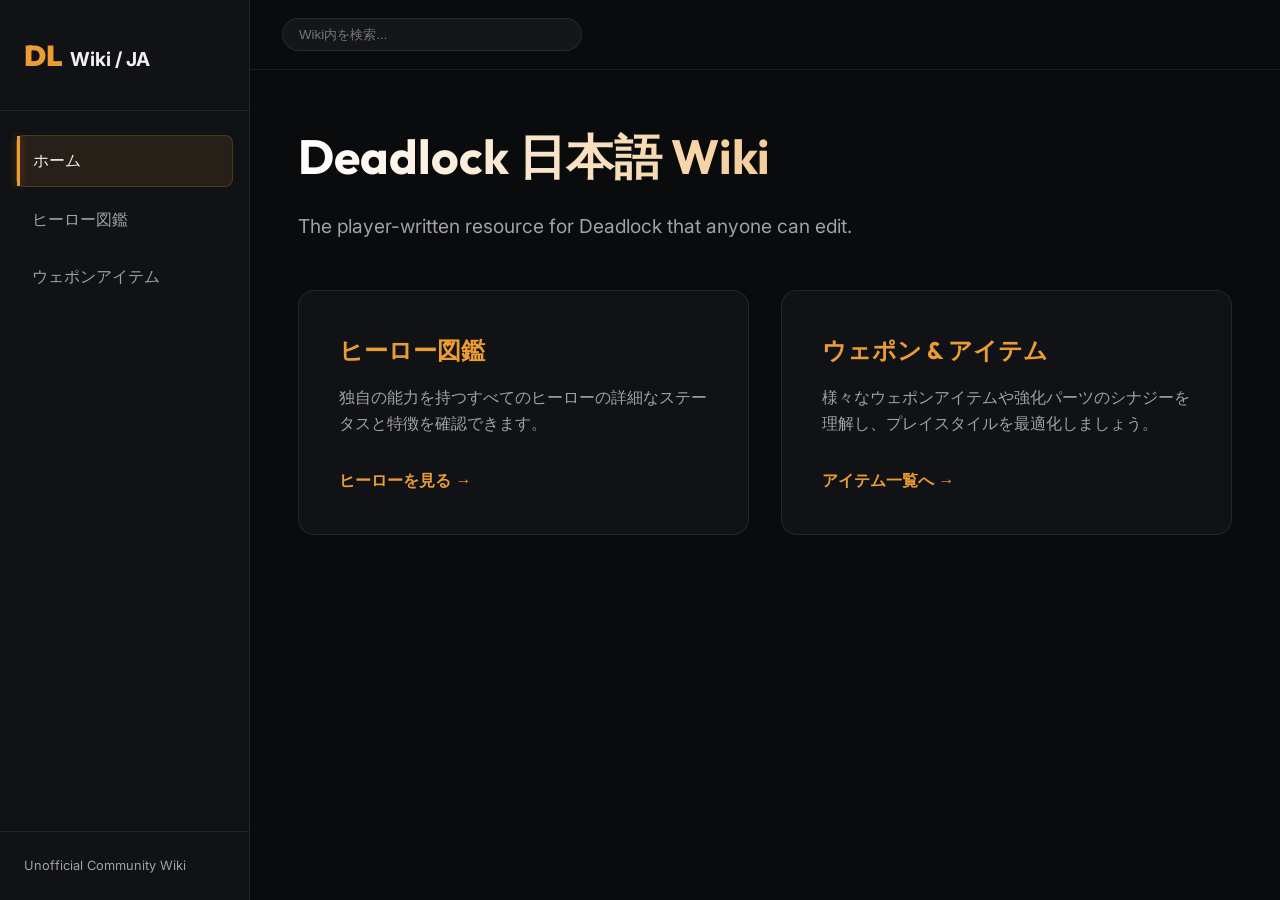
==== index.html @ fd6382e3 "Add files via upload" ====
<!DOCTYPE html>
<html lang="ja">
<head>
  <meta charset="UTF-8">
  <meta name="viewport" content="width=device-width, initial-scale=1.0">
  <title>Deadlock 日本語 Wiki</title>
  <link rel="stylesheet" href="style.css">
  <link href="https://fonts.googleapis.com/css2?family=Inter:wght@300;400;500;600;700&family=Outfit:wght@400;700;900&display=swap" rel="stylesheet">
</head>
<body>

  <div class="app-container">
    <!-- サイドバー -->
    <aside class="sidebar">
      <div class="sidebar-header">
        <span class="logo-text">DL</span>
        <span class="logo-sub">Wiki / JA</span>
      </div>
      <nav class="nav-links">
        <a href="#" class="nav-item active" data-target="home">ホーム</a>
        <a href="#" class="nav-item" data-target="heroes">ヒーロー図鑑</a>
        <a href="#" class="nav-item" data-target="items">ウェポンアイテム</a>
      </nav>
      <div class="sidebar-footer">
        Unofficial Community Wiki
      </div>
    </aside>

    <!-- メインコンテンツ -->
    <main class="main-content">
      <header class="topbar">
        <div class="topbar-search">
          <input type="text" placeholder="Wiki内を検索...">
        </div>
      </header>

      <div class="page-container">
        
        <!-- ホーム画面 -->
        <section id="home" class="view-section active animate-fade-in">
          <h1 class="gradient-text">Deadlock 日本語 Wiki</h1>
          <p class="subtitle">The player-written resource for Deadlock that anyone can edit.</p>
          
          <div class="home-cards">
            <div class="glass-card">
              <h3>ヒーロー図鑑</h3>
              <p>独自の能力を持つすべてのヒーローの詳細なステータスと特徴を確認できます。</p>
              <button class="nav-button" data-target="heroes">ヒーローを見る →</button>
            </div>
            <div class="glass-card">
              <h3>ウェポン & アイテム</h3>
              <p>様々なウェポンアイテムや強化パーツのシナジーを理解し、プレイスタイルを最適化しましょう。</p>
              <button class="nav-button" data-target="items">アイテム一覧へ →</button>
            </div>
          </div>
        </section>

        <!-- ヒーロー画面 -->
        <section id="heroes" class="view-section animate-fade-in" style="display: none;">
          <h2>ヒーロー一覧</h2>
          <div id="heroes-container"></div>
        </section>

        <!-- アイテム画面 -->
        <section id="items" class="view-section animate-fade-in" style="display: none;">
          <h2>ウェポンアイテム & 強化パーツ</h2>
          
          <h3 style="margin-top: 2rem; color: #d97706; font-size: 1.4rem;">Weapon (ウェポン)</h3>
          <div id="items-weapon-container"></div>

          <h3 style="margin-top: 3rem; color: #84cc16; font-size: 1.4rem;">Vitality (バイタリティ)</h3>
          <div id="items-vitality-container"></div>

          <h3 style="margin-top: 3rem; color: #a855f7; font-size: 1.4rem;">Spirit (スピリット)</h3>
          <div id="items-spirit-container"></div>
        </section>

      </div>
    </main>
  </div>

  <!-- 詳細モーダル -->
  <div class="modal-overlay" id="detail-modal">
    <div class="modal-content glass-card" style="padding: 2rem;">
      <button class="modal-close" id="modal-close">&times;</button>
      <div class="modal-header">
        <div class="modal-icon" id="modal-icon"></div>
        <div class="modal-title-area">
          <h3 id="modal-title">Name</h3>
          <p id="modal-sub">Subname</p>
        </div>
        <div class="modal-price" id="modal-price">
          <span class="price-icon" style="color: #fbbf24; font-size: 1.2rem;">◎</span> 
          <span id="modal-price-val">500</span>
        </div>
      </div>
      <div class="modal-body">
        <div class="modal-section">
          <h4>ステータス・効果</h4>
          <ul id="modal-effects"></ul>
        </div>
        <div class="modal-section" style="margin-top: 1.5rem;">
          <h4>説明・詳細</h4>
          <p id="modal-desc" style="color: var(--text-main); font-size: 0.95rem; white-space: pre-wrap;"></p>
        </div>
      </div>
    </div>
  </div>

  <script src="data.js"></script>
  <script src="script.js"></script>
</body>
</html>
---- style.css ----
:root {
  --bg-base: #0a0b0d;
  --bg-surface: #14161a;
  --bg-surface-hover: #1e2126;
  --text-main: #f0f0f5;
  --text-muted: #a1a1aa;
  --accent-primary: #eb9c34;
  --accent-hover: #faad46;
  --accent-glow: rgba(235, 156, 52, 0.4);
  --border-subtle: rgba(255, 255, 255, 0.08);
  --glass-bg: rgba(20, 22, 26, 0.7);
  --layout-sidebar-width: 250px;
}

* { margin: 0; padding: 0; box-sizing: border-box; }

body {
  font-family: 'Inter', sans-serif;
  background-color: var(--bg-base);
  color: var(--text-main);
  line-height: 1.6;
  -webkit-font-smoothing: antialiased;
}

h1, h2, h3 { font-family: 'Outfit', sans-serif; }

a { color: inherit; text-decoration: none; }

::-webkit-scrollbar { width: 8px; }
::-webkit-scrollbar-track { background: var(--bg-base); }
::-webkit-scrollbar-thumb { background: var(--bg-surface-hover); border-radius: 4px; }
::-webkit-scrollbar-thumb:hover { background: #3f3f46; }

.app-container { display: flex; min-height: 100vh; }

.sidebar {
  width: var(--layout-sidebar-width);
  background: var(--glass-bg);
  backdrop-filter: blur(12px);
  border-right: 1px solid var(--border-subtle);
  display: flex; flex-direction: column;
  position: fixed; height: 100vh; z-index: 50;
}

.sidebar-header {
  padding: 2rem 1.5rem;
  display: flex; gap: 0.5rem; align-items: baseline;
  border-bottom: 1px solid var(--border-subtle);
}

.logo-text { color: var(--accent-primary); font-size: 1.8rem; font-weight: 900; font-family: 'Outfit', sans-serif; }
.logo-sub { color: var(--text-main); font-size: 1.2rem; font-weight: 700; }

.nav-links { display: flex; flex-direction: column; padding: 1.5rem 1rem; gap: 0.5rem; flex: 1; }

.nav-item {
  padding: 0.75rem 1rem;
  border-radius: 8px;
  color: var(--text-muted);
  font-weight: 500;
  cursor: pointer;
  transition: all 0.2s ease;
  position: relative;
}

.nav-item:hover { color: var(--text-main); background: var(--bg-surface-hover); }

.nav-item.active {
  color: var(--text-main);
  background: rgba(235, 156, 52, 0.1);
  border: 1px solid rgba(235, 156, 52, 0.2);
}

.nav-item.active::before {
  content: ''; position: absolute; left: 0; top: 0; bottom: 0; width: 3px;
  background-color: var(--accent-primary); box-shadow: 0 0 10px var(--accent-glow);
}

.sidebar-footer { padding: 1.5rem; border-top: 1px solid var(--border-subtle); color: var(--text-muted); font-size: 0.8rem; }

.main-content {
  flex: 1; margin-left: var(--layout-sidebar-width);
  min-height: 100vh; display: flex; flex-direction: column;
}

.topbar {
  height: 70px; padding: 0 2rem;
  display: flex; align-items: center;
  border-bottom: 1px solid var(--border-subtle);
  background: var(--bg-base); position: sticky; top: 0; z-index: 40;
}

.topbar-search input {
  background: var(--bg-surface); border: 1px solid var(--border-subtle);
  padding: 0.5rem 1rem; border-radius: 20px; width: 300px;
  color: var(--text-main); outline: none; transition: all 0.2s ease;
}
.topbar-search input:focus { border-color: var(--accent-primary); }

.page-container { padding: 3rem; flex: 1; max-width: 1200px; }

.gradient-text {
  font-size: 3rem; margin-bottom: 1rem;
  background: linear-gradient(to right, #fff, var(--accent-primary));
  -webkit-background-clip: text; color: transparent;
}
.subtitle { color: var(--text-muted); font-size: 1.2rem; margin-bottom: 3rem; }

.home-cards { display: flex; gap: 2rem; }
.glass-card {
  background: var(--glass-bg); padding: 2.5rem; border-radius: 16px;
  border: 1px solid var(--border-subtle); flex: 1;
}
.glass-card h3 { font-size: 1.5rem; margin-bottom: 1rem; color: var(--accent-primary); }
.glass-card p { color: var(--text-muted); margin-bottom: 2rem; }
.nav-button {
  background: transparent; border: none; color: var(--accent-primary);
  font-weight: 600; font-size: 1rem; cursor: pointer; transition: color 0.2s;
}
.nav-button:hover { color: var(--accent-hover); }

/* Grid items */
.grid-container {
  display: grid; grid-template-columns: repeat(auto-fill, minmax(220px, 1fr)); gap: 1.5rem;
  margin-top: 2rem;
}

.item-card {
  background: var(--bg-surface); border: 1px solid var(--border-subtle);
  border-radius: 8px; padding: 1.5rem;
  display: flex; flex-direction: column; align-items: center; gap: 1rem;
  transition: all 0.3s ease; position: relative; overflow: hidden;
}

.item-card:hover {
  border-color: var(--accent-primary); transform: translateY(-4px);
  box-shadow: 0 10px 20px rgba(0,0,0,0.5);
}

.item-card-icon {
  width: 60px; height: 60px; border-radius: 50%;
  background: var(--bg-surface-hover);
  display: flex; align-items: center; justify-content: center;
  font-size: 1.5rem; font-weight: bold; color: var(--accent-primary);
  overflow: hidden;
}

.item-card-icon img {
  width: 100%; height: 100%; object-fit: cover; border-radius: 50%;
}

.item-card-title { font-weight: 700; font-size: 1.1rem; text-align: center; }
.item-card-sub { font-size: 0.85rem; color: var(--text-muted); text-align: center; margin-top: -0.5rem; }
.item-card-line { position: absolute; bottom: 0; left: 0; width: 100%; height: 3px; background: var(--accent-glow); }

.animate-fade-in { animation: fadeIn 0.4s ease forwards; }
@keyframes fadeIn {
  from { opacity: 0; transform: translateY(10px); }
  to { opacity: 1; transform: translateY(0); }
}

/* Modal Styling */
.modal-overlay {
  position: fixed; top: 0; left: 0; right: 0; bottom: 0;
  background: rgba(0,0,0,0.7); backdrop-filter: blur(5px); -webkit-backdrop-filter: blur(5px);
  z-index: 100; display: flex; align-items: center; justify-content: center;
  opacity: 0; pointer-events: none; transition: opacity 0.3s ease;
}
.modal-overlay.active { opacity: 1; pointer-events: auto; }
.modal-content {
  width: 90%; max-width: 500px; position: relative;
  transform: translateY(20px); transition: transform 0.3s ease;
}
.modal-overlay.active .modal-content { transform: translateY(0); }
.modal-close {
  position: absolute; top: 1rem; right: 1.5rem;
  background: none; border: none; color: var(--text-muted);
  font-size: 2rem; cursor: pointer; transition: color 0.2s;
}
.modal-close:hover { color: var(--text-main); }
.modal-header { display: flex; align-items: center; gap: 1rem; margin-bottom: 1.5rem; border-bottom: 1px solid var(--border-subtle); padding-bottom: 1.5rem; }
.modal-icon { width: 70px; height: 70px; border-radius: 50%; background: var(--bg-surface-hover); display: flex; align-items: center; justify-content: center; font-size: 2rem; color: var(--accent-primary); overflow: hidden; }
.modal-icon img { width: 100%; height: 100%; object-fit: cover; }
.modal-title-area { flex: 1; }
.modal-title-area h3 { font-size: 1.6rem; margin-bottom: 0.2rem; font-family: 'Outfit', sans-serif;}
.modal-title-area p { color: var(--text-muted); font-size: 0.9rem; margin-top: -0.3rem;}
.modal-price { font-weight: 700; color: #fbbf24; font-size: 1.2rem; display: flex; align-items: center; gap: 0.5rem; background: rgba(251, 191, 36, 0.1); padding: 0.5rem 1rem; border-radius: 20px; }
.modal-section h4 { color: var(--accent-primary); margin-bottom: 0.5rem; font-size: 1.1rem; }
.modal-section ul { list-style: none; padding: 0; }
.modal-section ul li { padding: 0.5rem 0; border-bottom: 1px solid rgba(255,255,255,0.05); color: var(--text-main); display: flex; gap: 0.5rem; align-items: flex-start; }
.modal-section ul li::before { content: "•"; color: var(--accent-primary); font-weight: bold; }
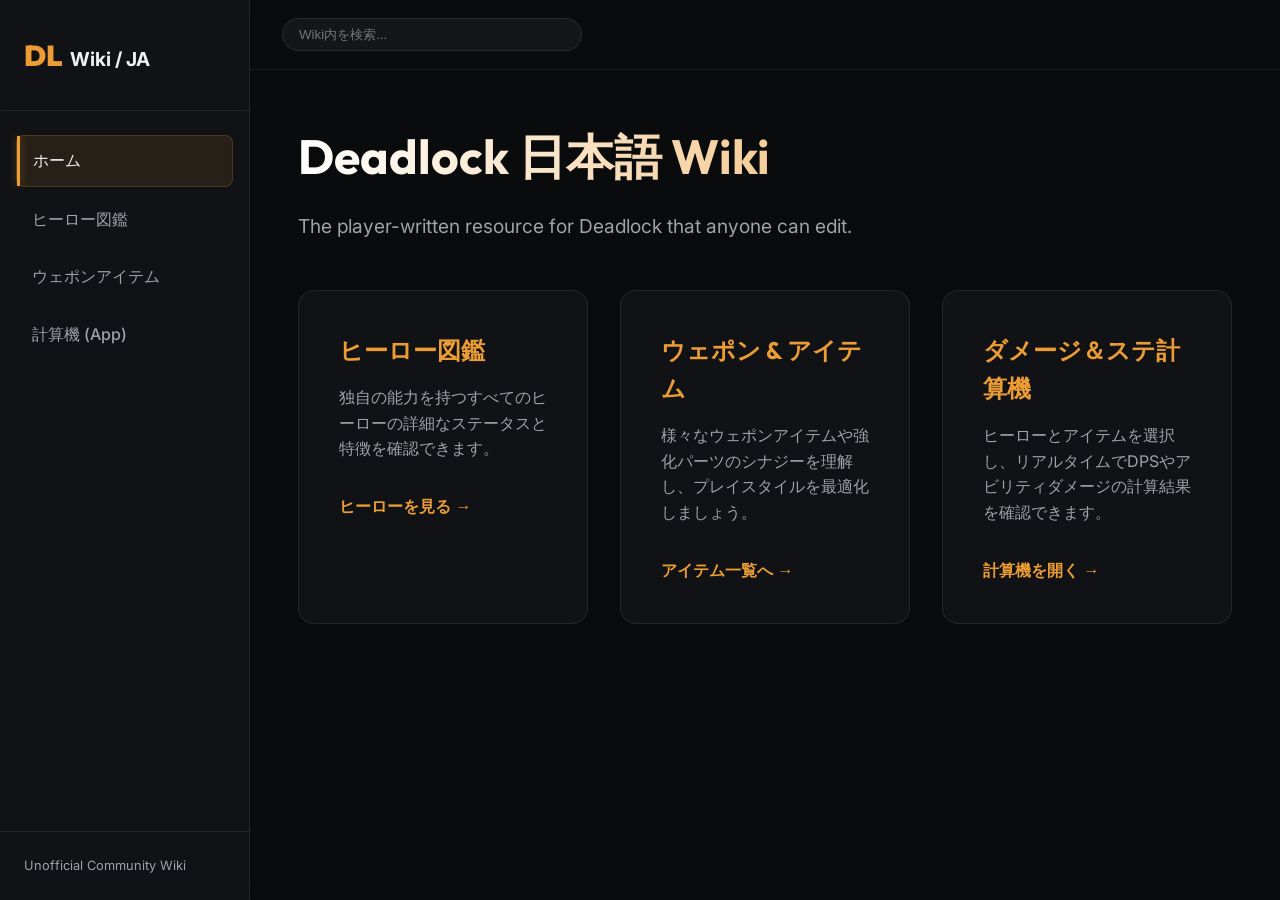
==== commit f088ae8e: "Add files via upload" ====
--- a/index.html
+++ b/index.html
@@ -20,6 +20,7 @@
         <a href="#" class="nav-item active" data-target="home">ホーム</a>
         <a href="#" class="nav-item" data-target="heroes">ヒーロー図鑑</a>
         <a href="#" class="nav-item" data-target="items">ウェポンアイテム</a>
+        <a href="#" class="nav-item" data-target="calculator">計算機 (App)</a>
       </nav>
       <div class="sidebar-footer">
         Unofficial Community Wiki
@@ -51,6 +52,56 @@
               <h3>ウェポン & アイテム</h3>
               <p>様々なウェポンアイテムや強化パーツのシナジーを理解し、プレイスタイルを最適化しましょう。</p>
               <button class="nav-button" data-target="items">アイテム一覧へ →</button>
+            </div>
+            <div class="glass-card">
+              <h3>ダメージ＆ステ計算機</h3>
+              <p>ヒーローとアイテムを選択し、リアルタイムでDPSやアビリティダメージの計算結果を確認できます。</p>
+              <button class="nav-button" data-target="calculator">計算機を開く →</button>
+            </div>
+          </div>
+        </section>
+
+        <!-- 計算機画面 -->
+        <section id="calculator" class="view-section animate-fade-in" style="display: none;">
+          <h2>ビルド・ダメージ計算機</h2>
+          <div class="calculator-grid">
+            <!-- Left Pane: Controls -->
+            <div class="calc-controls glass-card">
+              <div class="form-group">
+                <label>ヒーロー選択</label>
+                <select id="calc-hero-select" class="calc-select">
+                  <option value="">-- ヒーローを選択 --</option>
+                </select>
+              </div>
+              
+              <div class="form-group" style="margin-top: 1.5rem;">
+                <label>装備アイテム</label>
+                <div class="calc-item-slots" id="calc-all-slots"></div>
+              </div>
+            </div>
+
+            <!-- Right Pane: Results -->
+            <div class="calc-results glass-card">
+              <h3>総合ステータス</h3>
+              <div class="calc-stats-sections">
+                <div class="stats-section">
+                  <h4 style="color:#d97706; margin-bottom: 0.5rem; font-size:1rem;">Weapon</h4>
+                  <div class="stat-list" id="res-weapon-stats"></div>
+                </div>
+                <div class="stats-section">
+                  <h4 style="color:#84cc16; margin-bottom: 0.5rem; font-size:1rem;">Vitality</h4>
+                  <div class="stat-list" id="res-vitality-stats"></div>
+                </div>
+                <div class="stats-section">
+                  <h4 style="color:#a855f7; margin-bottom: 0.5rem; font-size:1rem;">Spirit</h4>
+                  <div class="stat-list" id="res-spirit-stats"></div>
+                </div>
+              </div>
+
+              <h3 style="margin-top: 2rem;">アビリティダメージ</h3>
+              <div id="res-abilities" class="calc-abilities-list">
+                <p style="color: #64748b;">ヒーローを選択してください</p>
+              </div>
             </div>
           </div>
         </section>
@@ -108,6 +159,7 @@
   </div>
 
   <script src="data.js"></script>
+  <script src="calc_engine.js"></script>
   <script src="script.js"></script>
 </body>
 </html>
--- a/style.css
+++ b/style.css
@@ -189,3 +189,145 @@
 .modal-section ul { list-style: none; padding: 0; }
 .modal-section ul li { padding: 0.5rem 0; border-bottom: 1px solid rgba(255,255,255,0.05); color: var(--text-main); display: flex; gap: 0.5rem; align-items: flex-start; }
 .modal-section ul li::before { content: "•"; color: var(--accent-primary); font-weight: bold; }
+
+/* ==================================
+ *  Calculator UI
+ * ================================== */
+.calculator-grid {
+  display: grid;
+  grid-template-columns: 1fr 1fr;
+  gap: 2rem;
+  margin-top: 2rem;
+}
+@media (max-width: 900px) {
+  .calculator-grid { grid-template-columns: 1fr; }
+}
+
+.calc-controls, .calc-results {
+  padding: 2rem;
+}
+
+.form-group label {
+  display: block;
+  font-size: 0.9rem;
+  color: var(--text-muted);
+  margin-bottom: 0.5rem;
+  font-weight: 500;
+}
+
+.calc-select {
+  width: 100%;
+  padding: 0.75rem 1rem;
+  background: rgba(255,255,255,0.05);
+  border: 1px solid rgba(255,255,255,0.1);
+  color: var(--text-main);
+  border-radius: 8px;
+  font-family: inherit;
+  font-size: 1rem;
+  outline: none;
+  transition: border-color 0.2s;
+}
+.calc-select:focus { border-color: rgba(255,255,255,0.3); }
+.calc-select option { background: #1a1a24; }
+
+.calc-item-slots {
+  display: grid;
+  grid-template-columns: repeat(4, 1fr);
+  gap: 0.5rem;
+}
+@media (min-width: 900px) {
+  .calc-item-slots { grid-template-columns: repeat(6, 1fr); }
+}
+
+.calc-slot {
+  aspect-ratio: 1;
+  background: rgba(0,0,0,0.3);
+  border: 1px dashed rgba(255,255,255,0.2);
+  border-radius: 8px;
+  cursor: pointer;
+  display: flex;
+  align-items: center;
+  justify-content: center;
+  transition: all 0.2s;
+  position: relative;
+  overflow: hidden;
+}
+.calc-slot:hover {
+  background: rgba(255,255,255,0.1);
+  border-color: rgba(255,255,255,0.5);
+}
+.calc-slot img {
+  width: 100%; height: 100%; object-fit: cover;
+  position: absolute; top:0; left:0;
+}
+.calc-slot .remove-btn {
+  position: absolute; top: 2px; right: 2px;
+  background: rgba(0,0,0,0.7); color: white;
+  border-radius: 50%; width: 18px; height: 18px;
+  display: flex; align-items: center; justify-content: center;
+  font-size: 10px; cursor: pointer; opacity: 0;
+  transition: opacity 0.2s; border: none;
+  z-index: 10;
+}
+.calc-slot:hover .remove-btn { opacity: 1; }
+.calc-slot.empty::after {
+  content: '+';
+  font-size: 1.5rem; color: rgba(255,255,255,0.3);
+}
+
+.calc-stats-grid {
+  display: grid;
+  grid-template-columns: 1fr 1fr;
+  gap: 1rem;
+}
+
+.calc-stats-sections {
+  display: grid;
+  grid-template-columns: repeat(3, 1fr);
+  gap: 1rem;
+}
+@media (max-width: 900px) {
+  .calc-stats-sections { grid-template-columns: 1fr; }
+}
+.stat-list {
+  display: flex;
+  flex-direction: column;
+  gap: 0.5rem;
+}
+.stat-row {
+  display: flex;
+  justify-content: space-between;
+  background: rgba(0,0,0,0.2);
+  padding: 0.5rem 0.75rem;
+  border-radius: 6px;
+  font-size: 0.9rem;
+}
+.stat-row .label { color: var(--text-muted); }
+.stat-row .val { font-weight: 700; font-family: 'Outfit', sans-serif; }
+
+.stat-box {
+  background: rgba(0,0,0,0.2);
+  padding: 1rem;
+  border-radius: 8px;
+  display: flex;
+  flex-direction: column;
+}
+
+.stat-label { font-size: 0.85rem; color: var(--text-muted); margin-bottom: 0.25rem; }
+.stat-value { font-size: 1.5rem; font-weight: 700; font-family: 'Outfit', sans-serif; }
+
+.text-weapon { color: #d97706; }
+.text-vitality { color: #84cc16; }
+.text-spirit { color: #a855f7; }
+
+.calc-abilities-list { margin-top: 1rem; display: flex; flex-direction: column; gap: 0.75rem; }
+.ability-card {
+  background: rgba(255,255,255,0.03);
+  border: 1px solid rgba(255,255,255,0.05);
+  border-radius: 8px;
+  padding: 1rem;
+}
+.ability-card-header { display: flex; justify-content: space-between; align-items: center; margin-bottom: 0.5rem; }
+.ability-name { font-weight: 600; font-size: 1rem; }
+.ability-dmg { font-size: 1.25rem; font-family: 'Outfit', sans-serif; font-weight: 700; color: #a855f7; }
+.ability-meta { font-size: 0.8rem; color: var(--text-muted); }
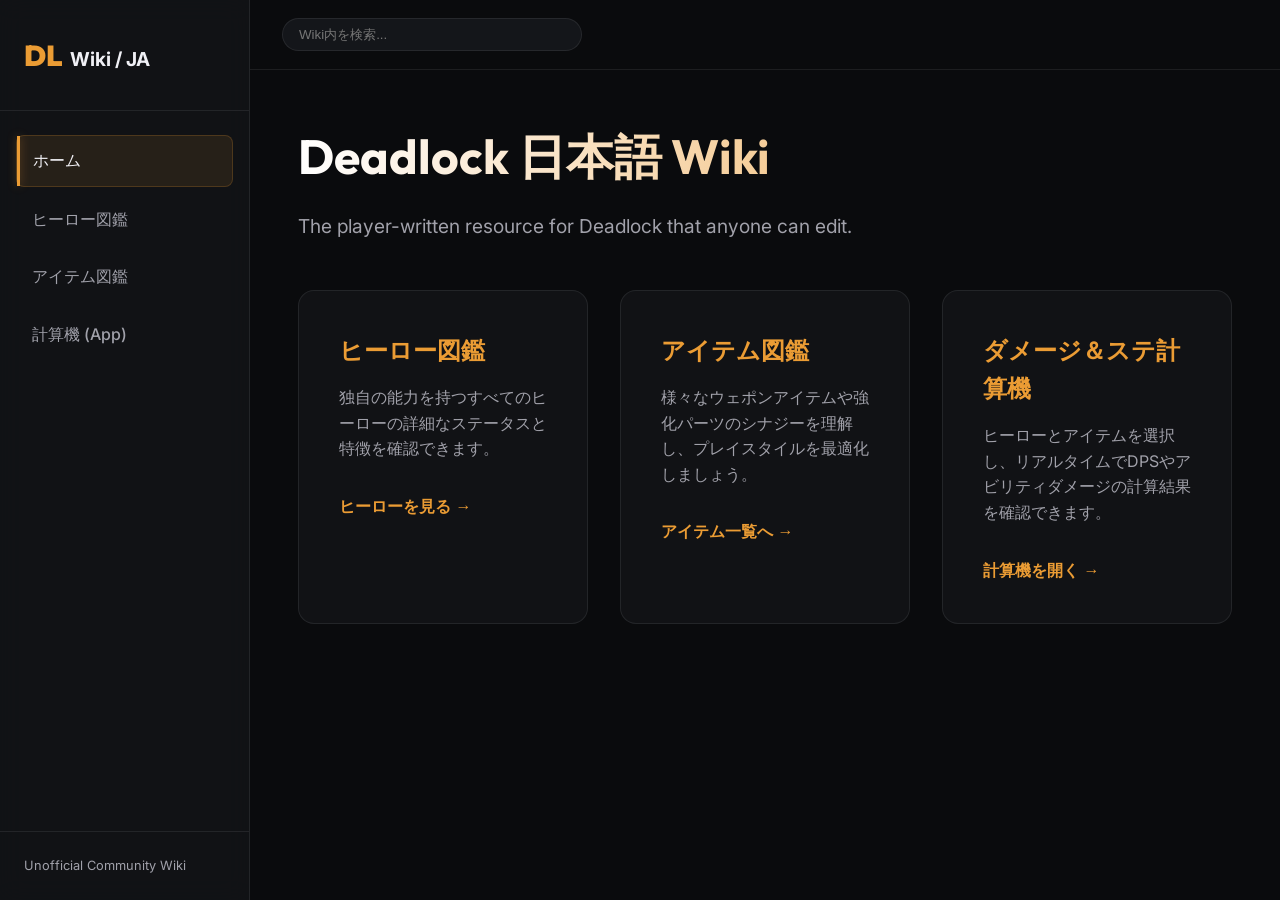
==== commit 176838c0: "V1.0" ====
--- a/index.html
+++ b/index.html
@@ -1,12 +1,16 @@
 <!DOCTYPE html>
 <html lang="ja">
+
 <head>
   <meta charset="UTF-8">
   <meta name="viewport" content="width=device-width, initial-scale=1.0">
   <title>Deadlock 日本語 Wiki</title>
   <link rel="stylesheet" href="style.css">
-  <link href="https://fonts.googleapis.com/css2?family=Inter:wght@300;400;500;600;700&family=Outfit:wght@400;700;900&display=swap" rel="stylesheet">
+  <link
+    href="https://fonts.googleapis.com/css2?family=Inter:wght@300;400;500;600;700&family=Outfit:wght@400;700;900&display=swap"
+    rel="stylesheet">
 </head>
+
 <body>
 
   <div class="app-container">
@@ -19,7 +23,7 @@
       <nav class="nav-links">
         <a href="#" class="nav-item active" data-target="home">ホーム</a>
         <a href="#" class="nav-item" data-target="heroes">ヒーロー図鑑</a>
-        <a href="#" class="nav-item" data-target="items">ウェポンアイテム</a>
+        <a href="#" class="nav-item" data-target="items">アイテム図鑑</a>
         <a href="#" class="nav-item" data-target="calculator">計算機 (App)</a>
       </nav>
       <div class="sidebar-footer">
@@ -30,18 +34,23 @@
     <!-- メインコンテンツ -->
     <main class="main-content">
       <header class="topbar">
+        <button class="mobile-toggle" id="mobile-toggle">
+          <span></span>
+          <span></span>
+          <span></span>
+        </button>
         <div class="topbar-search">
           <input type="text" placeholder="Wiki内を検索...">
         </div>
       </header>
 
       <div class="page-container">
-        
+
         <!-- ホーム画面 -->
         <section id="home" class="view-section active animate-fade-in">
           <h1 class="gradient-text">Deadlock 日本語 Wiki</h1>
           <p class="subtitle">The player-written resource for Deadlock that anyone can edit.</p>
-          
+
           <div class="home-cards">
             <div class="glass-card">
               <h3>ヒーロー図鑑</h3>
@@ -49,7 +58,7 @@
               <button class="nav-button" data-target="heroes">ヒーローを見る →</button>
             </div>
             <div class="glass-card">
-              <h3>ウェポン & アイテム</h3>
+              <h3>アイテム図鑑</h3>
               <p>様々なウェポンアイテムや強化パーツのシナジーを理解し、プレイスタイルを最適化しましょう。</p>
               <button class="nav-button" data-target="items">アイテム一覧へ →</button>
             </div>
@@ -73,7 +82,7 @@
                   <option value="">-- ヒーローを選択 --</option>
                 </select>
               </div>
-              
+
               <div class="form-group" style="margin-top: 1.5rem;">
                 <label>装備アイテム</label>
                 <div class="calc-item-slots" id="calc-all-slots"></div>
@@ -114,8 +123,8 @@
 
         <!-- アイテム画面 -->
         <section id="items" class="view-section animate-fade-in" style="display: none;">
-          <h2>ウェポンアイテム & 強化パーツ</h2>
-          
+          <h2>アイテム図鑑</h2>
+
           <h3 style="margin-top: 2rem; color: #d97706; font-size: 1.4rem;">Weapon (ウェポン)</h3>
           <div id="items-weapon-container"></div>
 
@@ -141,7 +150,7 @@
           <p id="modal-sub">Subname</p>
         </div>
         <div class="modal-price" id="modal-price">
-          <span class="price-icon" style="color: #fbbf24; font-size: 1.2rem;">◎</span> 
+          <span class="price-icon" style="color: #fbbf24; font-size: 1.2rem;">◎</span>
           <span id="modal-price-val">500</span>
         </div>
       </div>
@@ -150,16 +159,14 @@
           <h4>ステータス・効果</h4>
           <ul id="modal-effects"></ul>
         </div>
-        <div class="modal-section" style="margin-top: 1.5rem;">
-          <h4>説明・詳細</h4>
-          <p id="modal-desc" style="color: var(--text-main); font-size: 0.95rem; white-space: pre-wrap;"></p>
-        </div>
       </div>
     </div>
   </div>
 
   <script src="data.js"></script>
+  <script src="sprite_config.js"></script>
   <script src="calc_engine.js"></script>
   <script src="script.js"></script>
 </body>
-</html>
+
+</html>
--- a/style.css
+++ b/style.css
@@ -331,3 +331,97 @@
 .ability-name { font-weight: 600; font-size: 1rem; }
 .ability-dmg { font-size: 1.25rem; font-family: 'Outfit', sans-serif; font-weight: 700; color: #a855f7; }
 .ability-meta { font-size: 0.8rem; color: var(--text-muted); }
+
+/* --- Mobile Responsive Features --- */
+
+.mobile-toggle {
+  display: none;
+  flex-direction: column;
+  justify-content: space-between;
+  width: 30px;
+  height: 20px;
+  background: transparent;
+  border: none;
+  cursor: pointer;
+  padding: 0;
+  z-index: 100;
+  margin-right: 1.5rem;
+}
+
+.mobile-toggle span {
+  display: block;
+  height: 2px;
+  width: 100%;
+  background-color: var(--text-main);
+  border-radius: 2px;
+  transition: all 0.3s ease;
+}
+
+/* Response for 768px (Tablets/Mobile) */
+@media (max-width: 768px) {
+  .mobile-toggle { display: flex; }
+  
+  .sidebar {
+    transform: translateX(-100%);
+    transition: transform 0.3s ease;
+    width: 280px;
+  }
+  
+  .sidebar.active {
+    transform: translateX(0);
+    box-shadow: 20px 0 50px rgba(0,0,0,0.5);
+  }
+
+  .main-content {
+    margin-left: 0;
+    width: 100%;
+  }
+
+  .topbar {
+    padding: 0 1rem;
+    justify-content: flex-start;
+  }
+
+  .topbar-search input {
+    width: 200px;
+  }
+
+  .page-container {
+    padding: 1.5rem;
+  }
+
+  /* Grid Response */
+  .grid-container {
+    grid-template-columns: repeat(auto-fill, minmax(140px, 1fr)) !important;
+    gap: 0.75rem !important;
+  }
+
+  .home-cards {
+    grid-template-columns: 1fr !important;
+  }
+
+  .calculator-grid {
+    grid-template-columns: 1fr !important;
+  }
+
+  .hero-card {
+    padding: 1rem !important;
+  }
+
+  .hero-card img {
+    height: 140px !important;
+  }
+
+  h1 { font-size: 2rem !important; }
+}
+
+@media (max-width: 480px) {
+  .grid-container {
+    grid-template-columns: 1fr 1fr !important;
+  }
+  
+  .topbar-search input {
+    width: 140px;
+    font-size: 0.8rem;
+  }
+}
